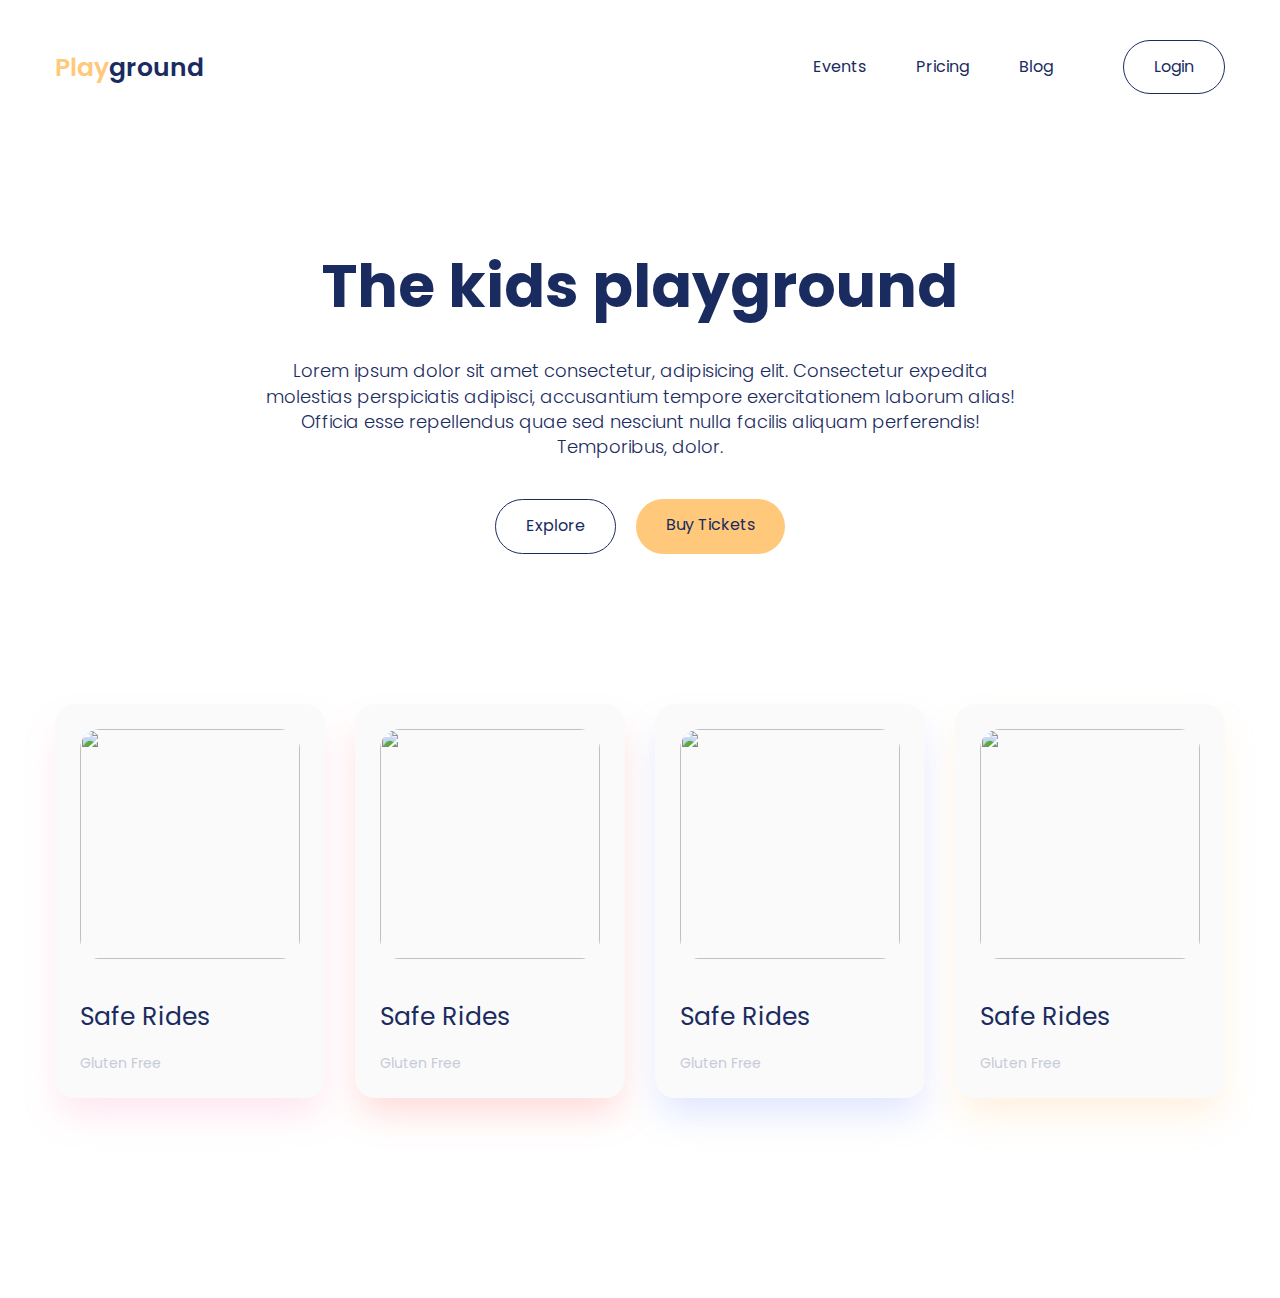
==== Bai 1/index.html @ a497d618 "change bai 1" ====
<!DOCTYPE html>
<html lang="en">
  <head>
    <meta charset="UTF-8" />
    <meta http-equiv="X-UA-Compatible" content="IE=edge" />
    <meta name="viewport" content="width=device-width, initial-scale=1.0" />
    <title>PSD to HTML</title>
    <link rel="preconnect" href="https://fonts.googleapis.com" />
    <link rel="preconnect" href="https://fonts.gstatic.com" crossorigin />
    <link
      href="https://fonts.googleapis.com/css2?family=Poppins:wght@300;400;600;700&display=swap"
      rel="stylesheet"
    />
    <!-- <link rel="stylesheet" href="https://cdn.jsdelivr.net/npm/@fortawesome/fontawesome-free@5.15.4/css/fontawesome.min.css"> -->
    <link
      rel="stylesheet"
      href="https://pro.fontawesome.com/releases/v5.10.0/css/all.css"
      integrity="sha384-AYmEC3Yw5cVb3ZcuHtOA93w35dYTsvhLPVnYs9eStHfGJvOvKxVfELGroGkvsg+p"
      crossorigin="anonymous"
    />

    <link rel="stylesheet" href="reset.css" />
    <link rel="stylesheet" href="style.css" />
  </head>
  <body>
    <div class="wrapper">
      <header class="header">
        <div class="container header__inner">
          <a href="index.html" class="logo">
            <span class="logo__text">Play</span>ground
          </a>
          <nav class="header__menu">
            <ul class="header__menu-list">
              <li class="header__menu-item">
                <a href="#" class="header__menu-link">Events</a>
              </li>
              <li class="header__menu-item">
                <a href="#" class="header__menu-link">Pricing</a>
              </li>
              <li class="header__menu-item">
                <a href="#" class="header__menu-link">Blog</a>
              </li>
              <li class="header__menu-item">
                <a
                  href="#"
                  class="
                    header__menu-link
                    btn btn--border btn--rounded
                    has-shadow
                  "
                  >Login</a
                >
              </li>
            </ul>
          </nav>
        </div>
      </header>
      <section class="banner">
        <div class="container">
          <h1 class="banner__heading">The kids playground</h1>
          <p class="banner__desc">
            Lorem ipsum dolor sit amet consectetur, adipisicing elit.
            Consectetur expedita molestias perspiciatis adipisci, accusantium
            tempore exercitationem laborum alias! Officia esse repellendus quae
            sed nesciunt nulla facilis aliquam perferendis! Temporibus, dolor.
          </p>
          <div class="banner__buttons">
            <a href="#" class="btn btn--border btn--rounded">Explore</a>
            <a href="#" class="btn btn--primary btn--rounded">Buy Tickets</a>
          </div>
        </div>
      </section>
      <section class="category">
        <div class="container">
          <ul class="category__list">
            <li class="category__item">
              <img
                src="https://cdn.dribbble.com/users/1672258/screenshots/16808063/media/afc23bacaeb6c1a6391bd388f8a58d94.png"
                alt=""
                class="category__image"
              />
              <h3 class="category__name">Safe Rides</h3>
              <a href="" class="category__details">
                Gluten Free <i class="fas fa-angle-right"></i>
              </a>
            </li>
            <li class="category__item">
              <img
                src="https://cdn.dribbble.com/users/1672258/screenshots/16808063/media/afc23bacaeb6c1a6391bd388f8a58d94.png"
                alt=""
                class="category__image"
              />
              <h3 class="category__name">Safe Rides</h3>
              <a href="" class="category__details">
                Gluten Free <i class="fas fa-angle-right"></i>
              </a>
            </li>
            <li class="category__item">
              <img
                src="https://cdn.dribbble.com/users/1672258/screenshots/16808063/media/afc23bacaeb6c1a6391bd388f8a58d94.png"
                alt=""
                class="category__image"
              />
              <h3 class="category__name">Safe Rides</h3>
              <a href="" class="category__details">
                Gluten Free <i class="fas fa-angle-right"></i>
              </a>
            </li>
            <li class="category__item">
              <img
                src="https://cdn.dribbble.com/users/1672258/screenshots/16808063/media/afc23bacaeb6c1a6391bd388f8a58d94.png"
                alt=""
                class="category__image"
              />
              <h3 class="category__name">Safe Rides </h3>
              <a href="" class="category__details">
                Gluten Free <i class="fas fa-angle-right"></i>
              </a>
            </li>
          </ul>
        </div>
      </section>
    </div>
  </body>
</html>
---- Bai 1/style.css ----
html {
  font-size: 62.5%;
}

*,
*::after,
*::before {
  box-sizing: border-box;
  -webkit-box-sizing: border-box;
}

img {
  display: block;
  max-width: 100%;
}

a {
  text-decoration: none;
}

body {
  font-family: "Poppins", sans-serif;
  color: #1a2b5f;
  line-height: 1.4;
  font-weight: 400;
  padding-bottom: 20rem;
}

.wrapper {
  max-width: 1440px;
  margin: 0 auto;
}

.container {
  max-width: 1210px;
  margin: 0 auto;
  padding-left: 2rem;
  padding-right: 2rem;
}

.header {
  padding-top: 4rem;
}
.header__inner {
  display: flex;
  align-items: center;
  justify-content: space-between;
  flex-wrap: nowrap;
  flex-direction: row;
}
.header__menu-list {
  display: flex;
  align-items: center;
  justify-content: flex-start;
  flex-wrap: nowrap;
  flex-direction: row;
}
.header__menu-item {
  margin-left: 5rem;
}
.header__menu-item:last-child {
  margin-left: 7rem;
}
.header__menu-link {
  color: #1a2b5f;
  font-size: 1.6rem;
  transition: color 0.25 slinear, border 0.25s linear;
}
.header__menu-link:hover {
  color: #ffc87a;
}
.header__login {
  display: inline-block;
  padding: 1.5rem 3rem;
  border: 1px solid currentColor;
  border-radius: 2.5rem;
}

.logo {
  font-size: 2.5rem;
  font-weight: 600;
  color: #1a2b5f;
}
.logo__text {
  color: #ffc87a;
}

.banner {
  padding-top: 15rem;
  padding-bottom: 15rem;
  max-width: 80rem;
  margin: 0 auto;
  text-align: center;
}
.banner__heading {
  font-size: 6rem;
  font-weight: 700;
  margin-bottom: 3rem;
}
.banner__desc {
  font-size: 1.8rem;
  font-weight: 300;
  margin-bottom: 4rem;
}
.banner__buttons {
  display: flex;
  justify-content: center;
  align-items: stretch;
}
.banner__buttons .btn {
  margin: 0 1rem;
}

.btn {
  cursor: pointer;
  outline: none;
  font-size: 1.6rem;
  text-align: center;
  color: #1a2b5f;
  padding: 1.5rem 3rem;
  display: inline-block;
  border: 0;
  background-color: transparent;
}
.btn--border {
  border: 1px solid currentColor;
}
.btn--rounded {
  border-radius: 4rem;
}
.btn--primary {
  background-color: #ffc87a;
}
.btn--primary.has-shadow {
  box-shadow: 0 10px 35px -5px #ffc87a;
}

.category__list {
  display: flex;
  align-items: stretch;
  justify-content: space-between;
  flex-wrap: wrap;
  flex-direction: row;
}
.category__item {
  width: calc(25% - 22.5px);
  padding: 2.5rem;
  background-color: #fafafa;
  border-radius: 20px;
  display: flex;
  align-items: stretch;
  justify-content: flex-start;
  flex-wrap: nowrap;
  flex-direction: column;
}
.category__item:first-child {
  box-shadow: 0 20px 35px -5px rgba(255, 151, 195, 0.25);
}
.category__item:nth-child(2) {
  box-shadow: 0 20px 35px -5px rgba(255, 112, 109, 0.25);
}
.category__item:nth-last-child(2) {
  box-shadow: 0 20px 35px -5px rgba(133, 152, 255, 0.25);
}
.category__item:last-child {
  box-shadow: 0 20px 35px -5px rgba(255, 200, 122, 0.25);
}
.category__image {
  border-radius: inherit;
  object-fit: cover;
  margin-bottom: 4rem;
  width: 100%;
  height: 23rem;
}
.category__name {
  font-size: 2.5rem;
  padding-bottom: 2rem;
}
.category__details {
  font-size: 1.4rem;
  color: #c6cad7;
  margin-top: auto;
}
.category__details i {
  margin-left: 1.5rem;
}

/*# sourceMappingURL=style.css.map */
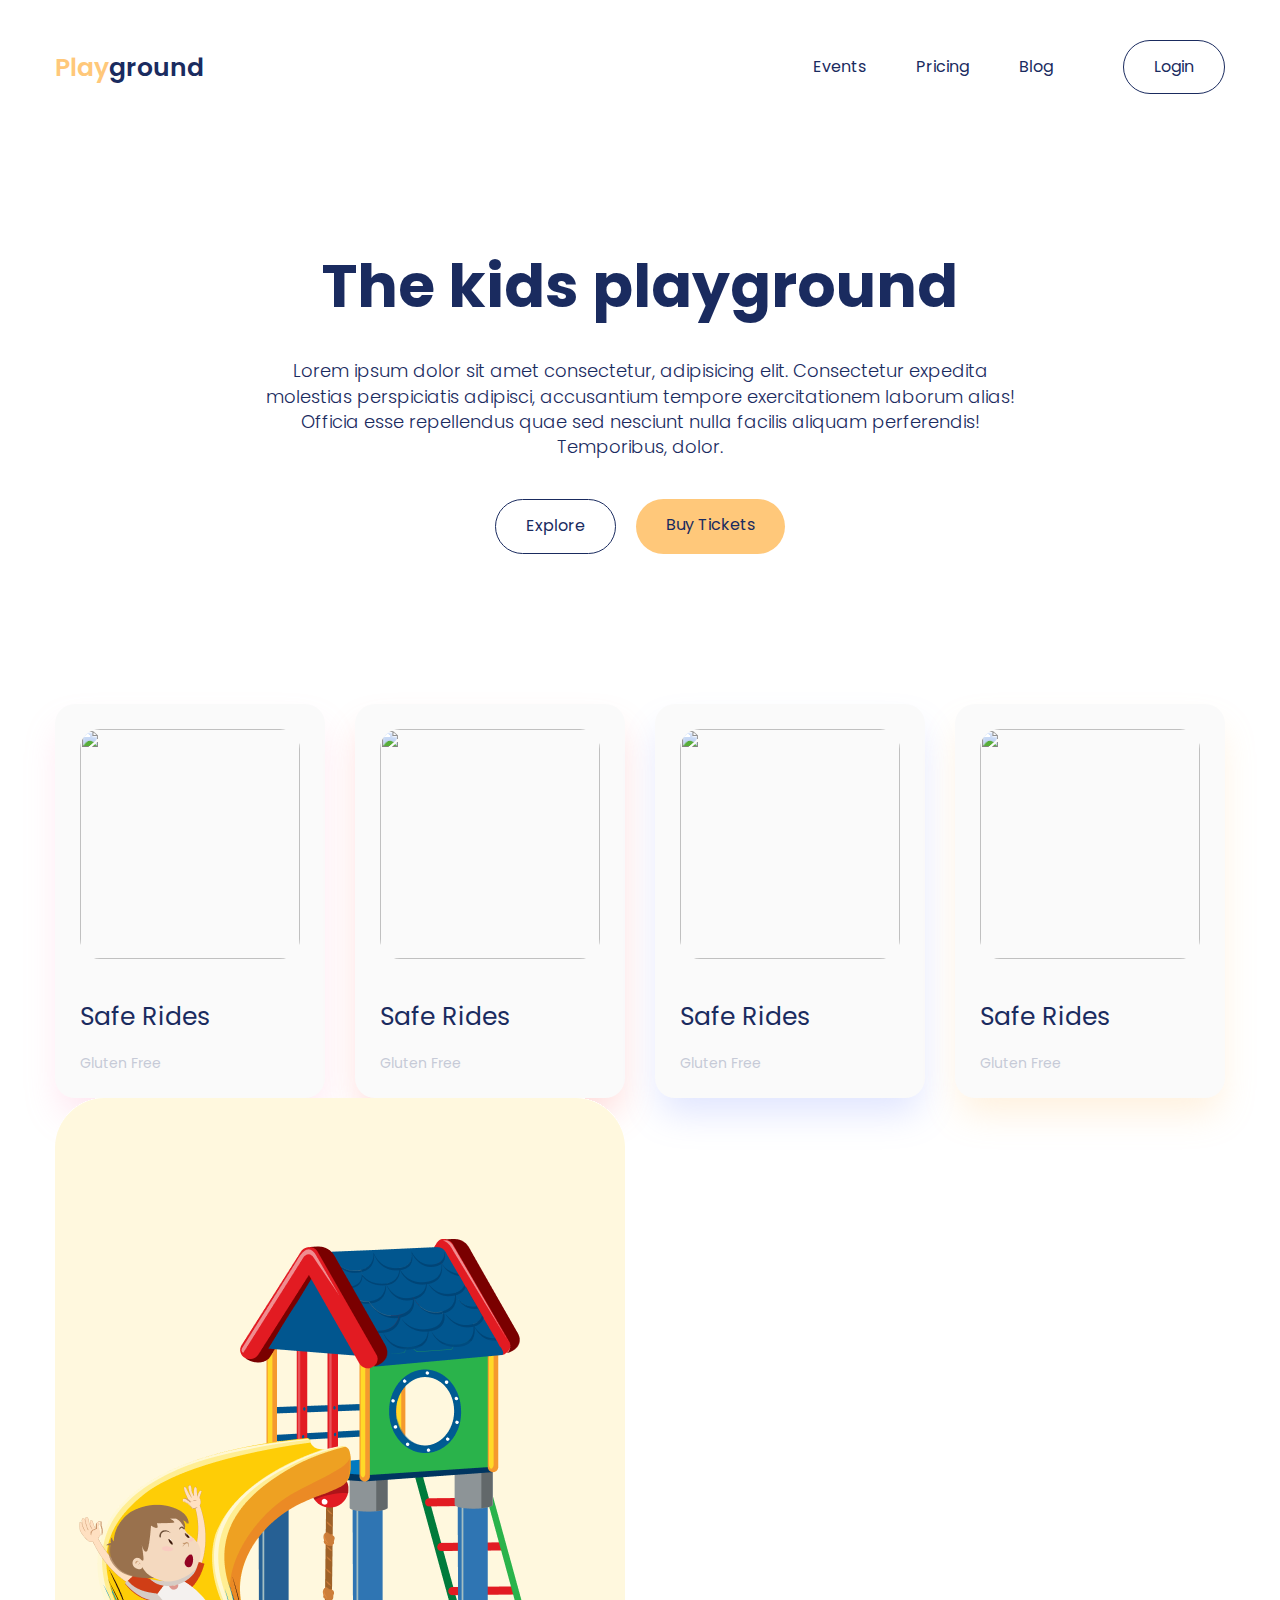
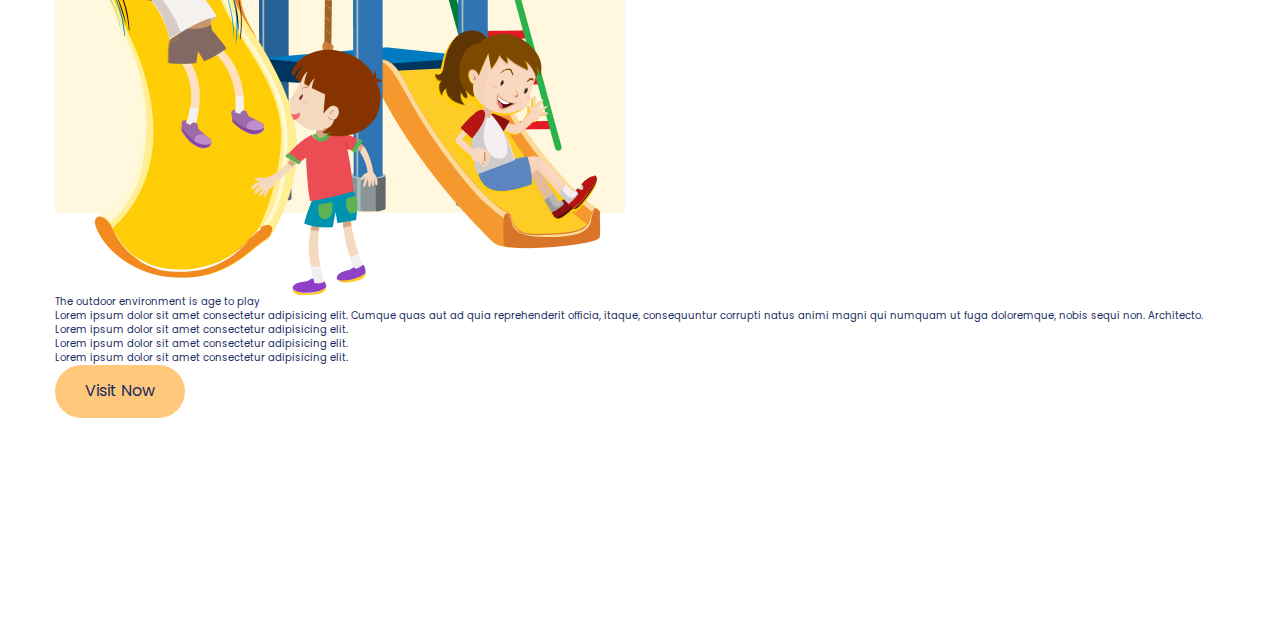
==== commit 4eefa6f7: "block feature" ====
--- a/Bai 1/index.html
+++ b/Bai 1/index.html
@@ -112,7 +112,7 @@
                 alt=""
                 class="category__image"
               />
-              <h3 class="category__name">Safe Rides </h3>
+              <h3 class="category__name">Safe Rides</h3>
               <a href="" class="category__details">
                 Gluten Free <i class="fas fa-angle-right"></i>
               </a>
@@ -120,6 +120,38 @@
           </ul>
         </div>
       </section>
+      <section class="feature">
+        <div class="container">
+          <div class="feature__item">
+            <div class="feature__image">
+              <img src="./images/img5.png" alt="" />
+            </div>
+            <div class="feature__info">
+              <h3 class="feature__title">
+                The outdoor environment is age to play
+              </h3>
+              <p class="feature__desc">
+                Lorem ipsum dolor sit amet consectetur adipisicing elit. Cumque
+                quas aut ad quia reprehenderit officia, itaque, consequuntur
+                corrupti natus animi magni qui numquam ut fuga doloremque, nobis
+                sequi non. Architecto.
+              </p>
+              <ul class="feature-intro__list">
+                <li class="feature-intro__item">
+                  Lorem ipsum dolor sit amet consectetur adipisicing elit. 
+                </li>
+                <li class="feature-intro__item">
+                  Lorem ipsum dolor sit amet consectetur adipisicing elit. 
+                </li>
+                <li class="feature-intro__item">
+                  Lorem ipsum dolor sit amet consectetur adipisicing elit.
+                </li>
+              </ul>
+              <a href="#" class="btn btn--primary btn--rounded">Visit Now</a>
+            </div>
+          </div>
+        </div>
+      </section>
     </div>
   </body>
 </html>
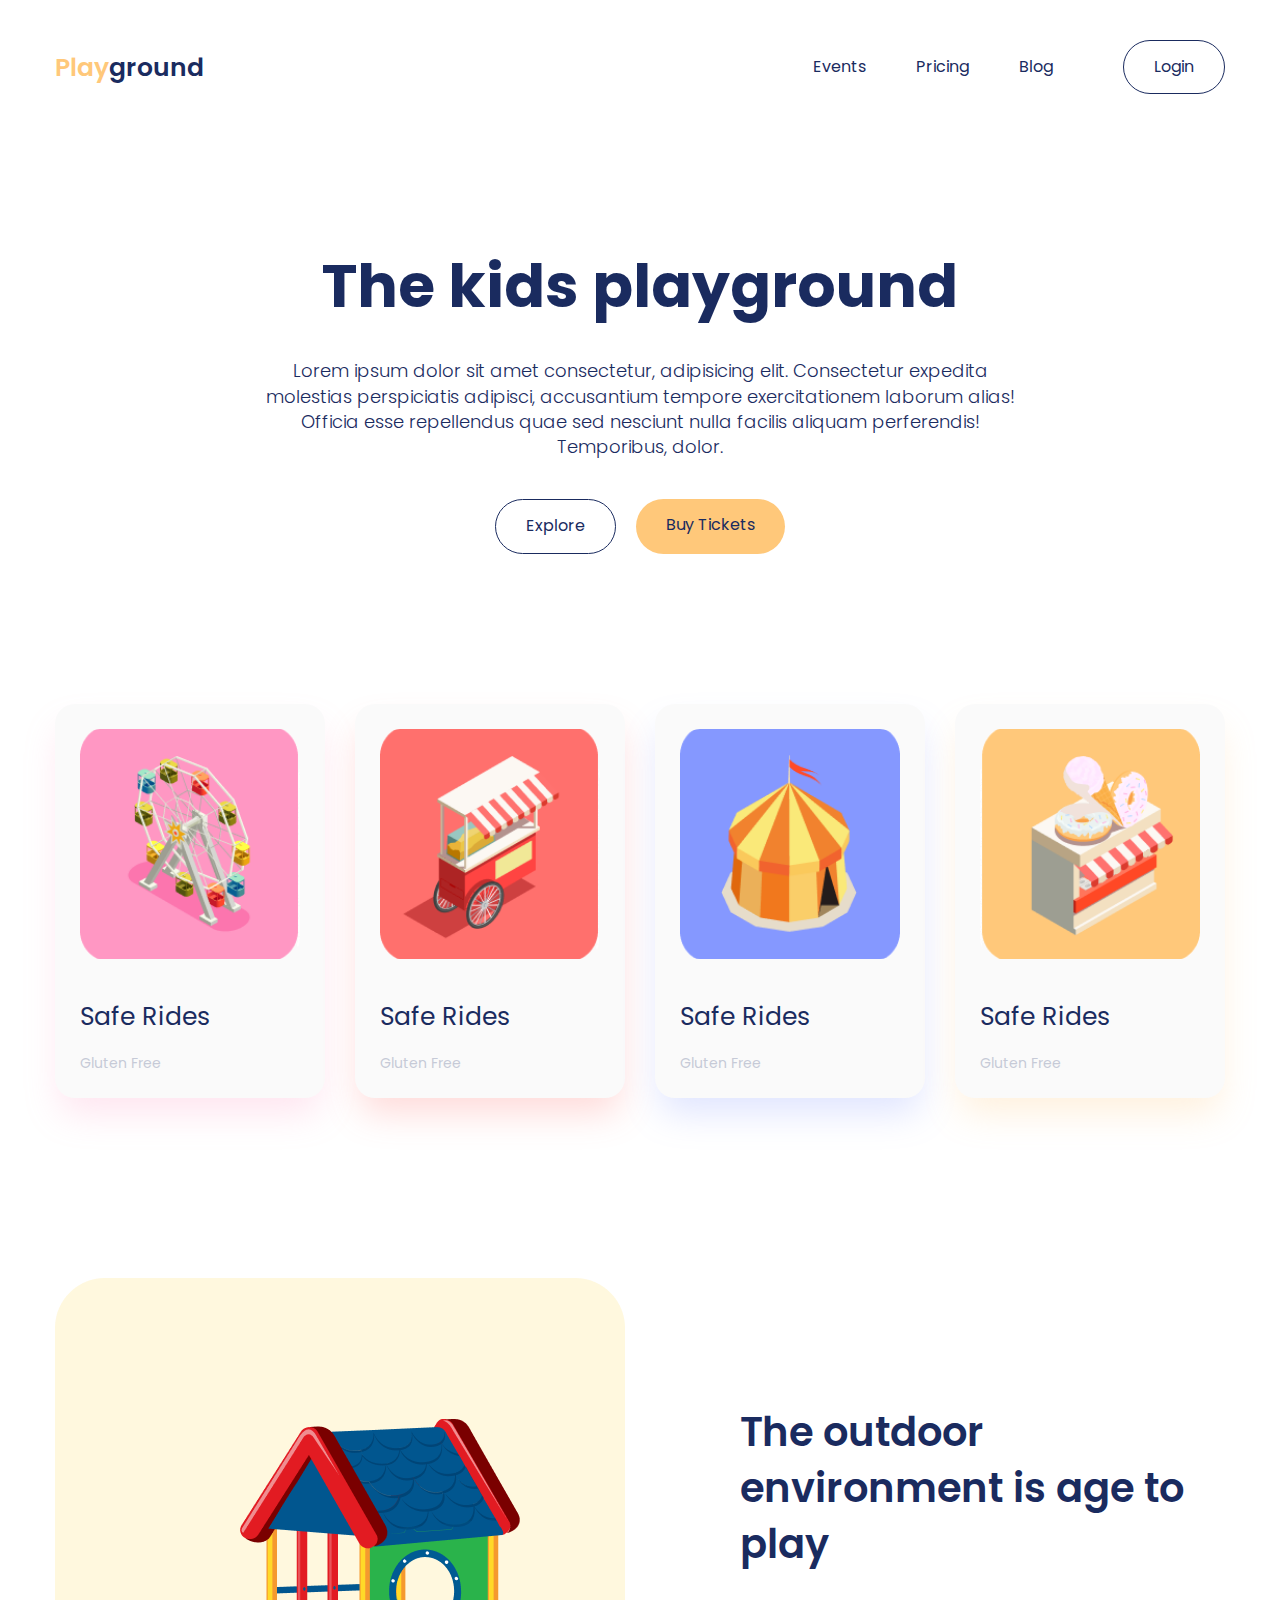
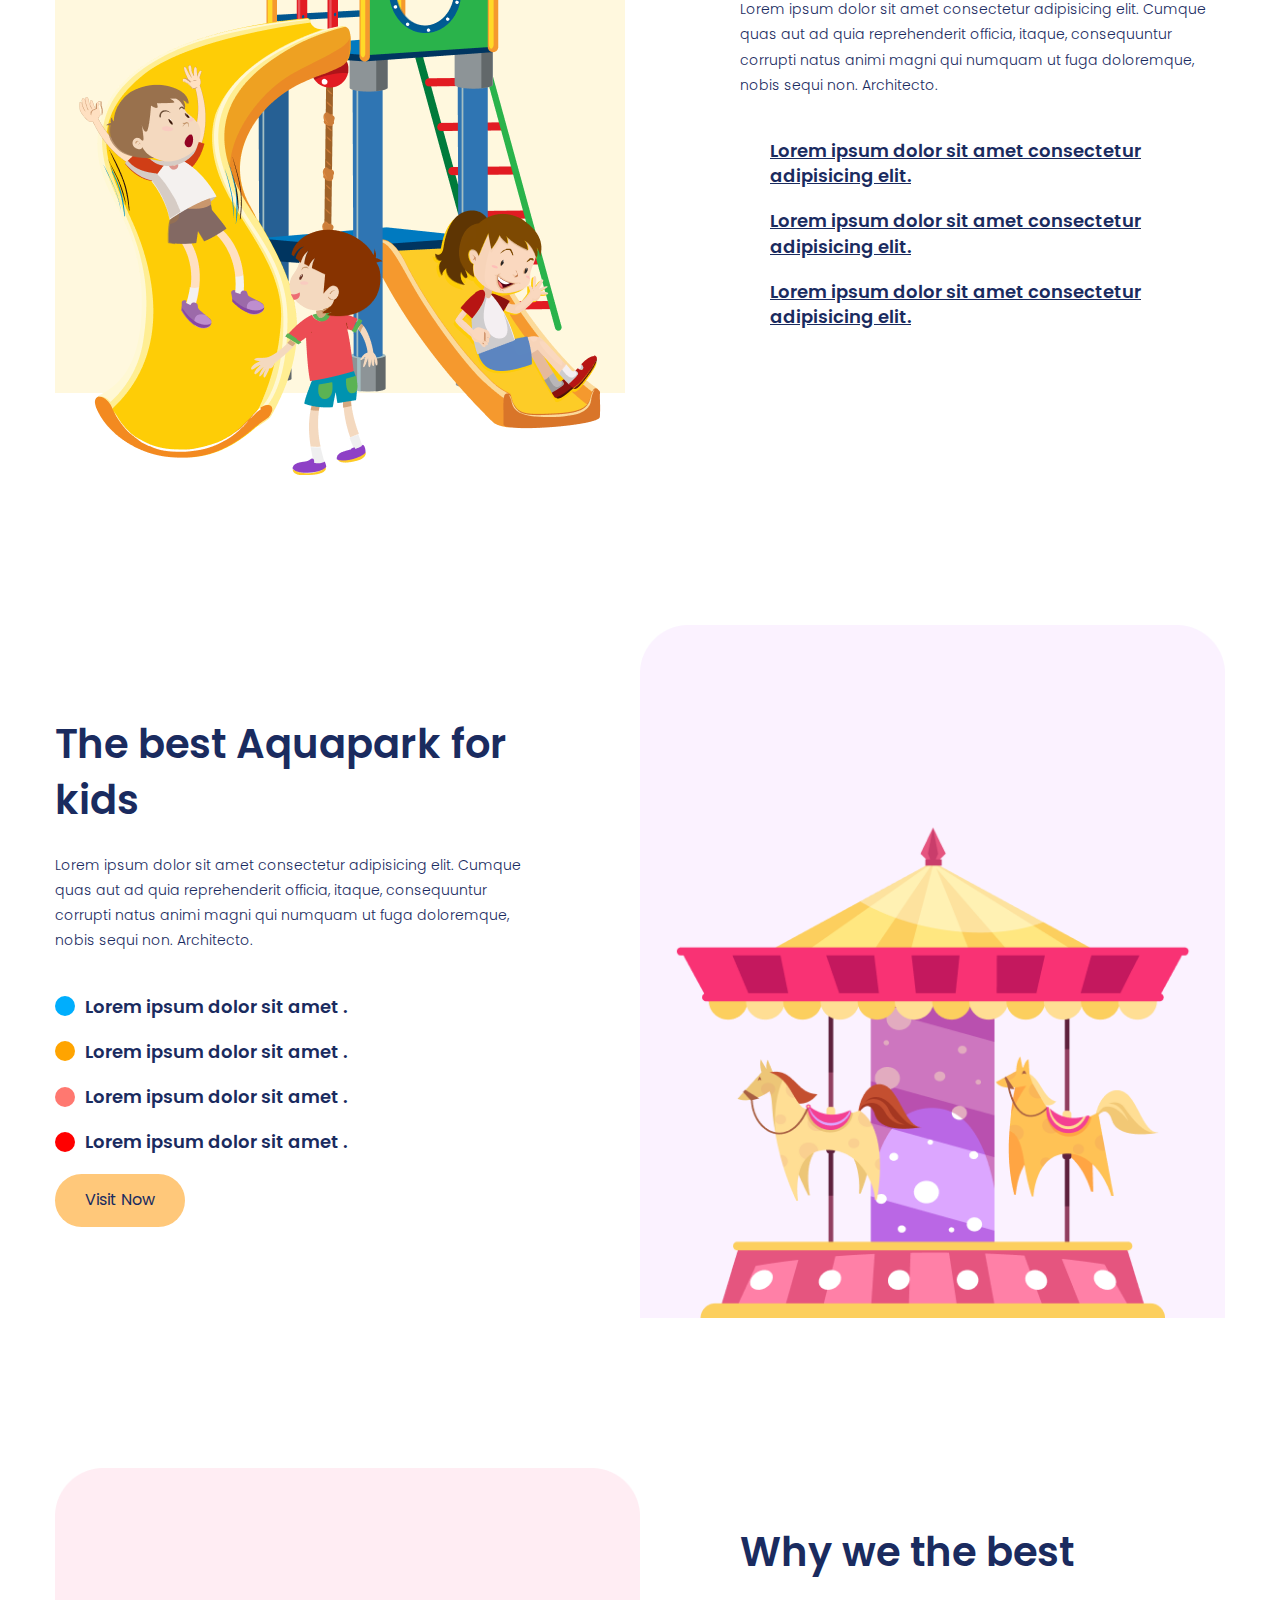
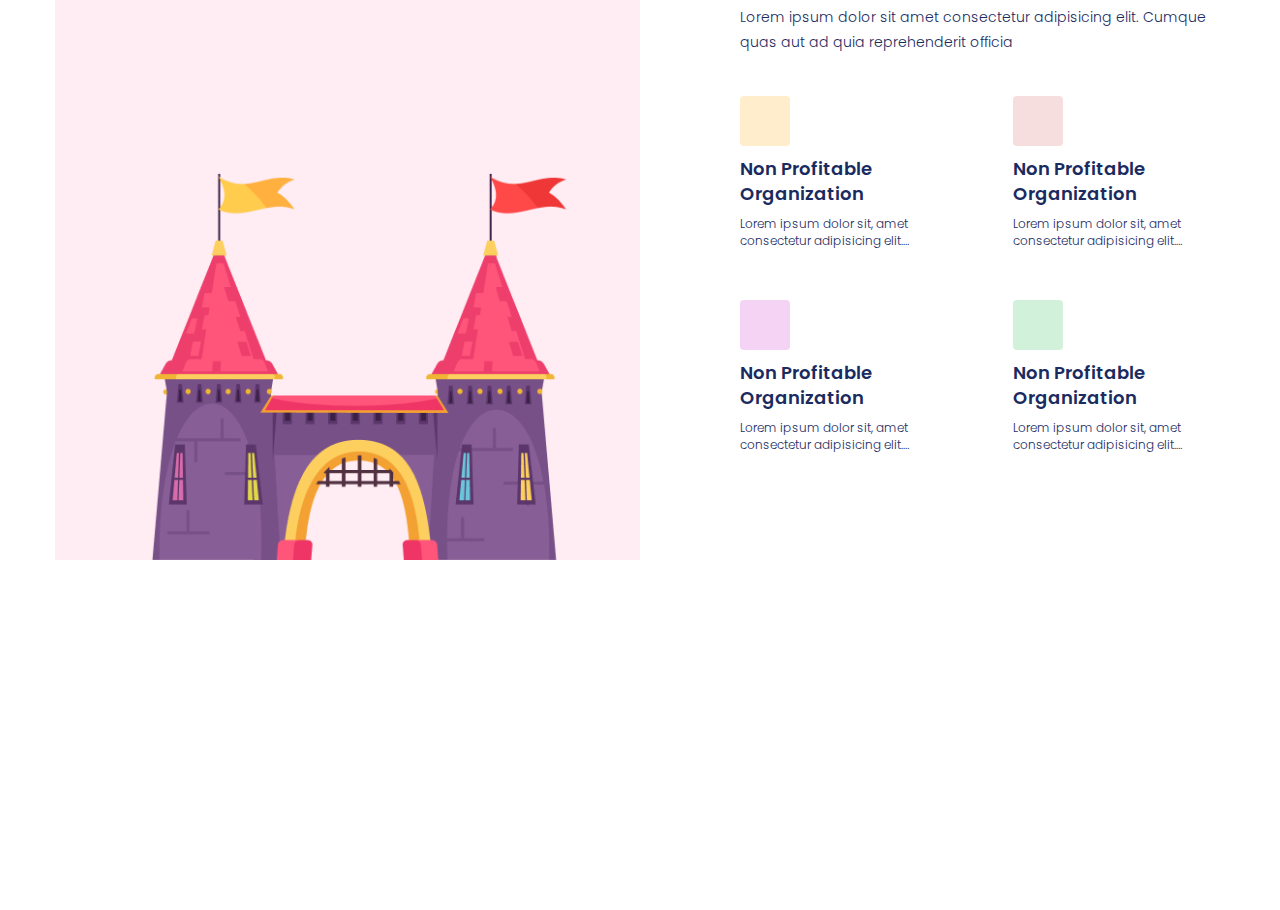
==== commit 53a10f13: "finish feature" ====
--- a/Bai 1/index.html
+++ b/Bai 1/index.html
@@ -75,40 +75,40 @@
           <ul class="category__list">
             <li class="category__item">
               <img
-                src="https://cdn.dribbble.com/users/1672258/screenshots/16808063/media/afc23bacaeb6c1a6391bd388f8a58d94.png"
-                alt=""
-                class="category__image"
-              />
-              <h3 class="category__name">Safe Rides</h3>
-              <a href="" class="category__details">
-                Gluten Free <i class="fas fa-angle-right"></i>
-              </a>
-            </li>
-            <li class="category__item">
-              <img
-                src="https://cdn.dribbble.com/users/1672258/screenshots/16808063/media/afc23bacaeb6c1a6391bd388f8a58d94.png"
-                alt=""
-                class="category__image"
-              />
-              <h3 class="category__name">Safe Rides</h3>
-              <a href="" class="category__details">
-                Gluten Free <i class="fas fa-angle-right"></i>
-              </a>
-            </li>
-            <li class="category__item">
-              <img
-                src="https://cdn.dribbble.com/users/1672258/screenshots/16808063/media/afc23bacaeb6c1a6391bd388f8a58d94.png"
-                alt=""
-                class="category__image"
-              />
-              <h3 class="category__name">Safe Rides</h3>
-              <a href="" class="category__details">
-                Gluten Free <i class="fas fa-angle-right"></i>
-              </a>
-            </li>
-            <li class="category__item">
-              <img
-                src="https://cdn.dribbble.com/users/1672258/screenshots/16808063/media/afc23bacaeb6c1a6391bd388f8a58d94.png"
+                src="./images/img1.png"
+                alt=""
+                class="category__image"
+              />
+              <h3 class="category__name">Safe Rides</h3>
+              <a href="" class="category__details">
+                Gluten Free <i class="fas fa-angle-right"></i>
+              </a>
+            </li>
+            <li class="category__item">
+              <img
+                src="./images/img2.png"
+                alt=""
+                class="category__image"
+              />
+              <h3 class="category__name">Safe Rides</h3>
+              <a href="" class="category__details">
+                Gluten Free <i class="fas fa-angle-right"></i>
+              </a>
+            </li>
+            <li class="category__item">
+              <img
+                src="./images/img3.png"
+                alt=""
+                class="category__image"
+              />
+              <h3 class="category__name">Safe Rides</h3>
+              <a href="" class="category__details">
+                Gluten Free <i class="fas fa-angle-right"></i>
+              </a>
+            </li>
+            <li class="category__item">
+              <img
+                src="./images/img4.png"
                 alt=""
                 class="category__image"
               />
@@ -138,16 +138,107 @@
               </p>
               <ul class="feature-intro__list">
                 <li class="feature-intro__item">
-                  Lorem ipsum dolor sit amet consectetur adipisicing elit. 
-                </li>
-                <li class="feature-intro__item">
-                  Lorem ipsum dolor sit amet consectetur adipisicing elit. 
+                  Lorem ipsum dolor sit amet consectetur adipisicing elit.
                 </li>
                 <li class="feature-intro__item">
                   Lorem ipsum dolor sit amet consectetur adipisicing elit.
                 </li>
+                <li class="feature-intro__item">
+                  Lorem ipsum dolor sit amet consectetur adipisicing elit.
+                </li>
+              </ul>
+            </div>
+          </div>
+          <div class="feature__item">
+            <div class="feature__image">
+              <img src="./images/img6.png" alt="" />
+            </div>
+            <div class="feature__info">
+              <h3 class="feature__title">The best Aquapark for kids</h3>
+              <p class="feature__desc">
+                Lorem ipsum dolor sit amet consectetur adipisicing elit. Cumque
+                quas aut ad quia reprehenderit officia, itaque, consequuntur
+                corrupti natus animi magni qui numquam ut fuga doloremque, nobis
+                sequi non. Architecto.
+              </p>
+              <ul class="feature-intro__list">
+                <li class="feature-intro__item feature-intro__item--circle">
+                  Lorem ipsum dolor sit amet .
+                </li>
+                <li class="feature-intro__item feature-intro__item--circle">
+                  Lorem ipsum dolor sit amet .
+                </li>
+                <li class="feature-intro__item feature-intro__item--circle">
+                  Lorem ipsum dolor sit amet .
+                </li>
+                <li class="feature-intro__item feature-intro__item--circle">
+                  Lorem ipsum dolor sit amet .
+                </li>
               </ul>
               <a href="#" class="btn btn--primary btn--rounded">Visit Now</a>
+            </div>
+          </div>
+          <div class="feature__item">
+            <div class="feature__image">
+              <img src="./images/img7.png" alt="" />
+            </div>
+            <div class="feature__info">
+              <h3 class="feature__title">Why we the best</h3>
+              <p class="feature__desc">
+                Lorem ipsum dolor sit amet consectetur adipisicing elit. Cumque
+                quas aut ad quia reprehenderit officia
+              </p>
+              <ul class="feature-best__list">
+                <li class="feature-best__item">
+                  <i class="fas fa-home feature-best__icon"></i>
+                  <h4 class="feature-best__title">
+                    Non Profitable Organization
+                  </h4>
+                  <p class="feature-best__desc text-clamp text-clamp--2">
+                    Lorem ipsum dolor sit, amet consectetur adipisicing elit.
+                    Consequatur vero totam numquam vitae ex, obcaecati natus at
+                    eveniet repellendus officiis error quibusdam, impedit
+                    aliquid amet adipisci recusandae quidem rerum tempora.
+                  </p>
+                </li>
+                <li class="feature-best__item">
+                  <i class="fas fa-home feature-best__icon feature-best__icon--red"></i>
+                  <h4 class="feature-best__title">
+                    Non Profitable Organization
+                  </h4>
+                  <p class="feature-best__desc text-clamp text-clamp--2">
+                    Lorem ipsum dolor sit, amet consectetur adipisicing elit.
+                    Consequatur vero totam numquam vitae ex, obcaecati natus at
+                    eveniet repellendus officiis error quibusdam, impedit
+                    aliquid amet adipisci recusandae quidem rerum tempora.
+                  </p>
+                </li>
+                <li class="feature-best__item">
+                  <i class="fas fa-home feature-best__icon feature-best__icon--purple"></i>
+                  <h4 class="feature-best__title">
+                    Non Profitable Organization
+                  </h4>
+                  <p class="feature-best__desc text-clamp text-clamp--2">
+                    Lorem ipsum dolor sit, amet consectetur adipisicing elit.
+                    Consequatur vero totam numquam vitae ex, obcaecati natus at
+                    eveniet repellendus officiis error quibusdam, impedit
+                    aliquid amet adipisci recusandae quidem rerum tempora.
+                  </p>
+                </li>
+                <li class="feature-best__item">
+                  <i class="fas fa-home feature-best__icon feature-best__icon--green"></i>
+                  <h4 class="feature-best__title">
+                    Non Profitable Organization
+                  </h4>
+                  <p class="feature-best__desc text-clamp text-clamp--2">
+                    Lorem ipsum dolor sit, amet consectetur adipisicing elit.
+                    Consequatur vero totam numquam vitae ex, obcaecati natus at
+                    eveniet repellendus officiis error quibusdam, impedit
+                    aliquid amet adipisci recusandae quidem rerum tempora.
+                  </p>
+                </li>
+              </ul>
+              
             </div>
           </div>
         </div>
--- a/Bai 1/style.css
+++ b/Bai 1/style.css
@@ -185,4 +185,129 @@
   margin-left: 1.5rem;
 }
 
+.feature {
+  padding-top: 18rem;
+}
+.feature__item {
+  display: flex;
+  align-items: center;
+  padding-bottom: 15rem;
+}
+.feature__item:nth-child(odd) .feature__info {
+  padding-left: 10rem;
+}
+.feature__item:nth-child(even) {
+  flex-direction: row-reverse;
+}
+.feature__item:nth-child(even) .feature__info {
+  padding-right: 10rem;
+}
+.feature__image, .feature__info {
+  width: 50%;
+}
+.feature__title {
+  font-size: 4rem;
+  font-weight: 600;
+  margin-bottom: 2.5rem;
+}
+.feature__desc {
+  font-weight: 300;
+  font-size: 1.4rem;
+  margin-bottom: 4rem;
+  line-height: 1.8;
+}
+.feature-intro__item {
+  font-weight: 600;
+  margin-bottom: 2rem;
+  text-decoration: underline;
+  font-size: 1.8rem;
+  padding-left: 3rem;
+}
+.feature-intro__item--circle {
+  text-decoration: none;
+  position: relative;
+}
+.feature-intro__item--circle:before {
+  content: "";
+  position: absolute;
+  top: 50%;
+  left: 0;
+  width: 2rem;
+  height: 2rem;
+  border-radius: 2rem;
+  background-color: #00aefd;
+  transform: translateY(-50%);
+}
+.feature-intro__item--circle:nth-child(2):before {
+  background-color: #ffa400;
+}
+.feature-intro__item--circle:nth-child(3):before {
+  background-color: #ff7870;
+}
+.feature-intro__item--circle:last-child:before {
+  background-color: #f00;
+}
+.feature-best__icon {
+  width: 5rem;
+  height: 5rem;
+  border-radius: 4px;
+  font-size: 2rem;
+  display: flex;
+  justify-content: center;
+  align-items: center;
+  margin-bottom: 1rem;
+  color: #ffa400;
+  position: relative;
+}
+.feature-best__icon--green {
+  color: #1fb84d;
+}
+.feature-best__icon--red {
+  color: #d85858;
+}
+.feature-best__icon--purple {
+  color: #ce25ce;
+}
+.feature-best__icon:after {
+  content: "";
+  width: 100%;
+  height: 100%;
+  border-radius: inherit;
+  background-color: currentColor;
+  position: absolute;
+  opacity: 0.2;
+  top: 0;
+  left: 0;
+  z-index: -1;
+}
+.feature-best__title {
+  font-size: 1.8rem;
+  margin-bottom: 1rem;
+  font-weight: 600;
+}
+.feature-best__desc {
+  font-weight: 300;
+  font-size: 1.2rem;
+}
+.feature-best__list {
+  display: flex;
+  align-items: flex-start;
+  justify-content: space-between;
+  flex-wrap: wrap;
+}
+.feature-best__item {
+  width: calc(50% - 30px);
+  margin-bottom: 5rem;
+}
+
+.text-clamp {
+  display: -webkit-box;
+  -webkit-box-orient: vertical;
+  overflow: hidden;
+  text-overflow: ellipsis;
+}
+.text-clamp--2 {
+  -webkit-line-clamp: 2;
+}
+
 /*# sourceMappingURL=style.css.map */
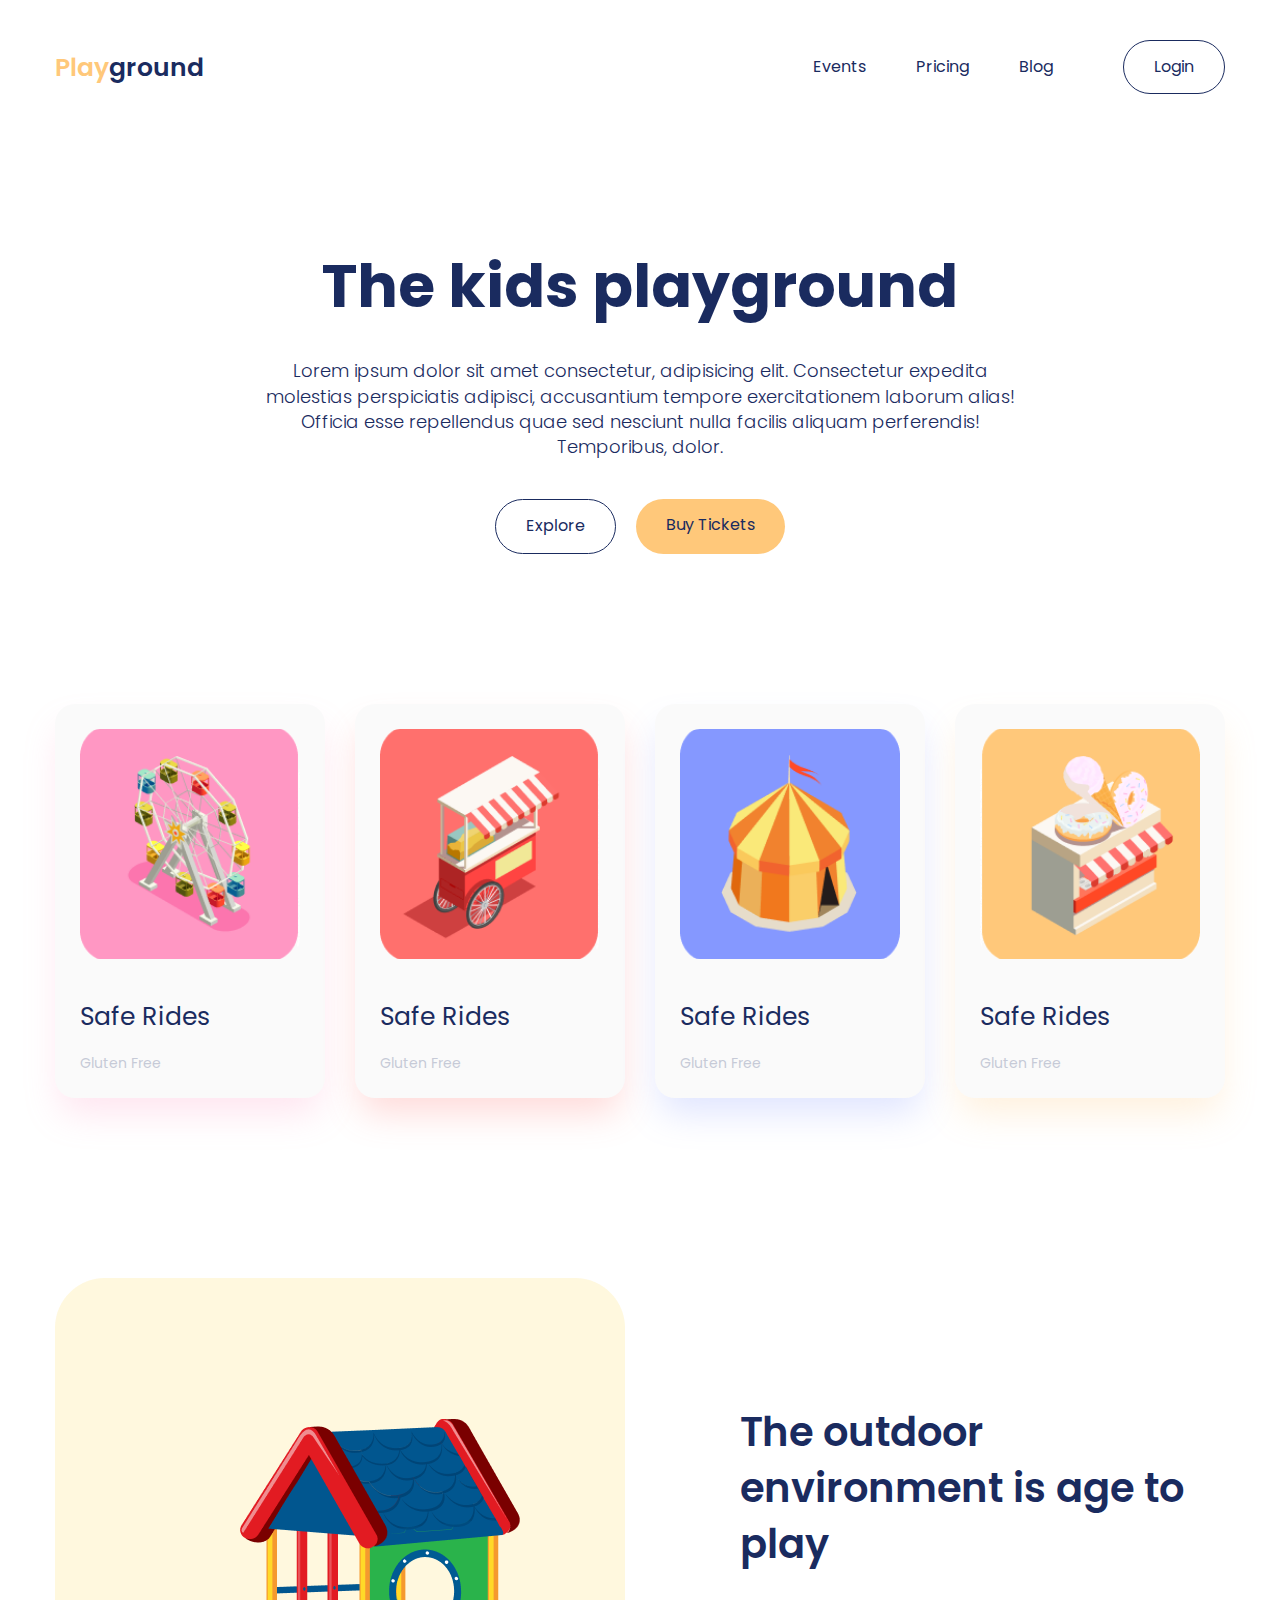
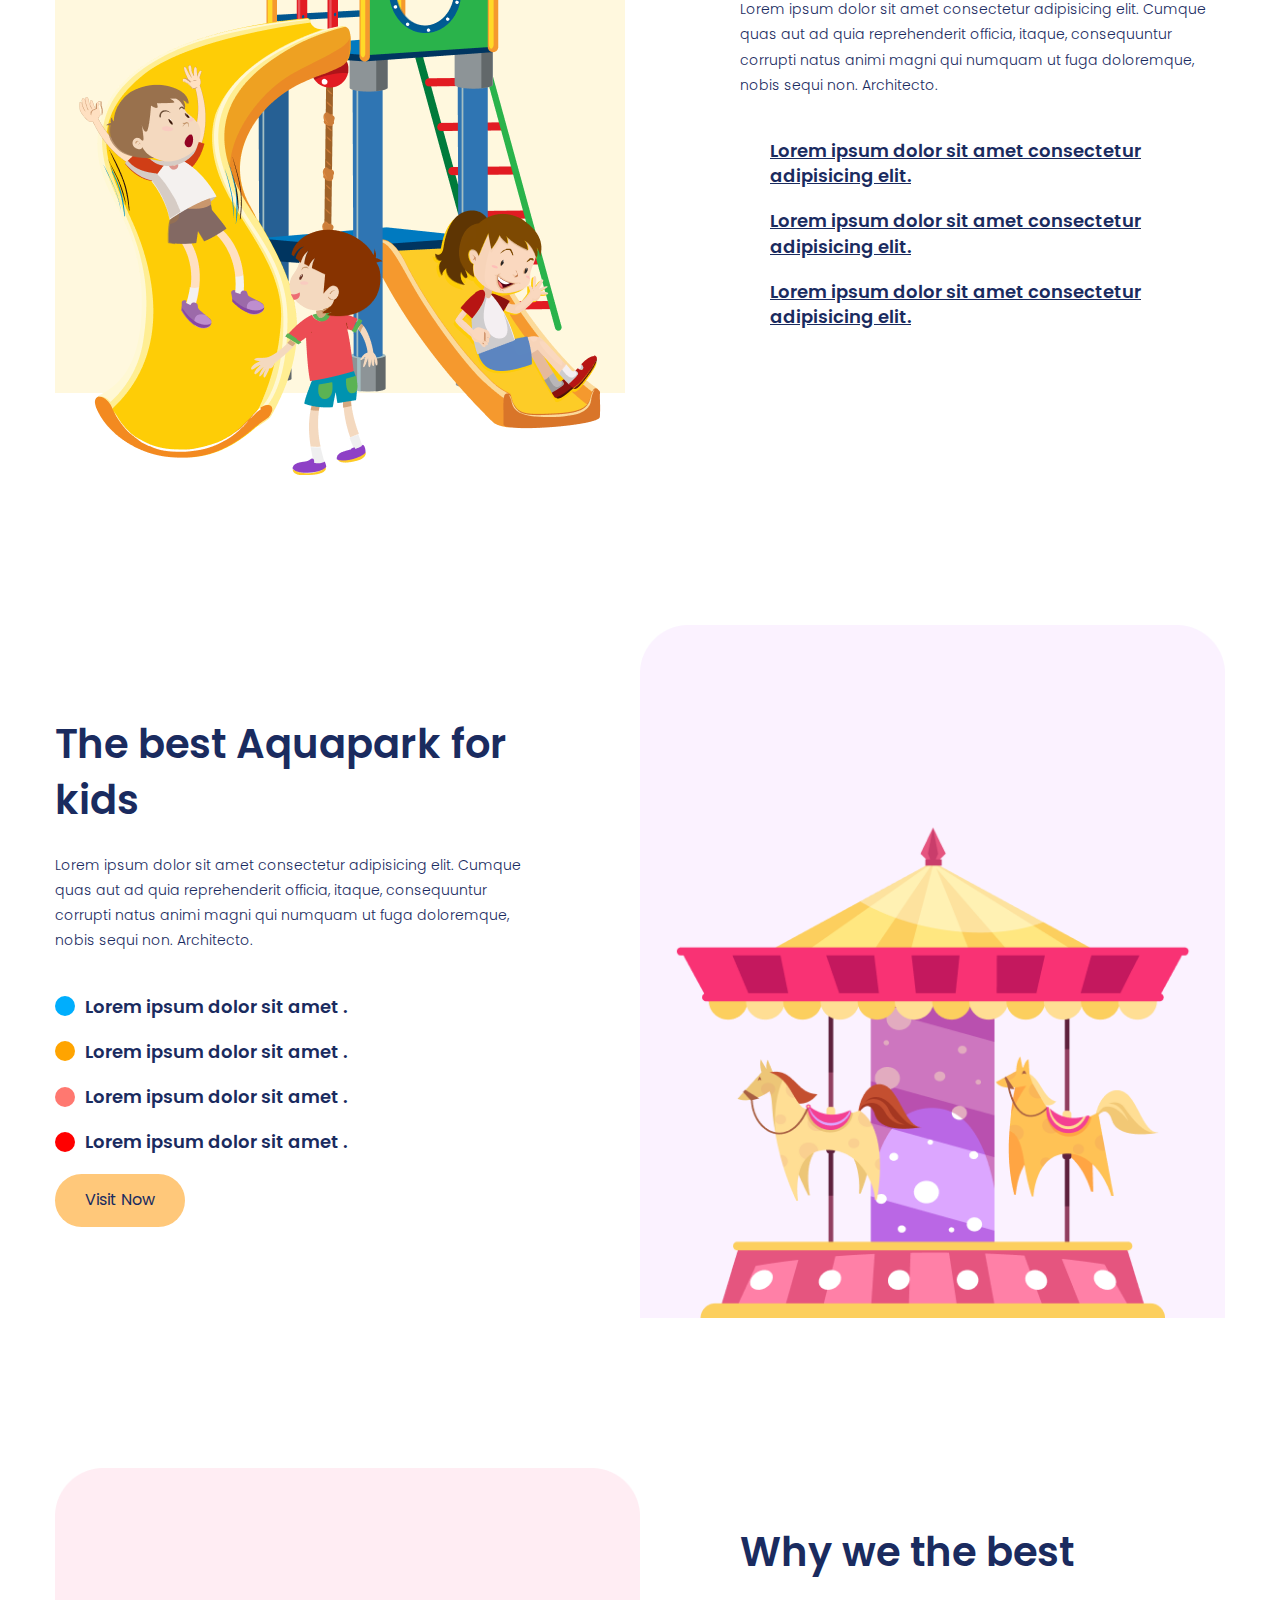
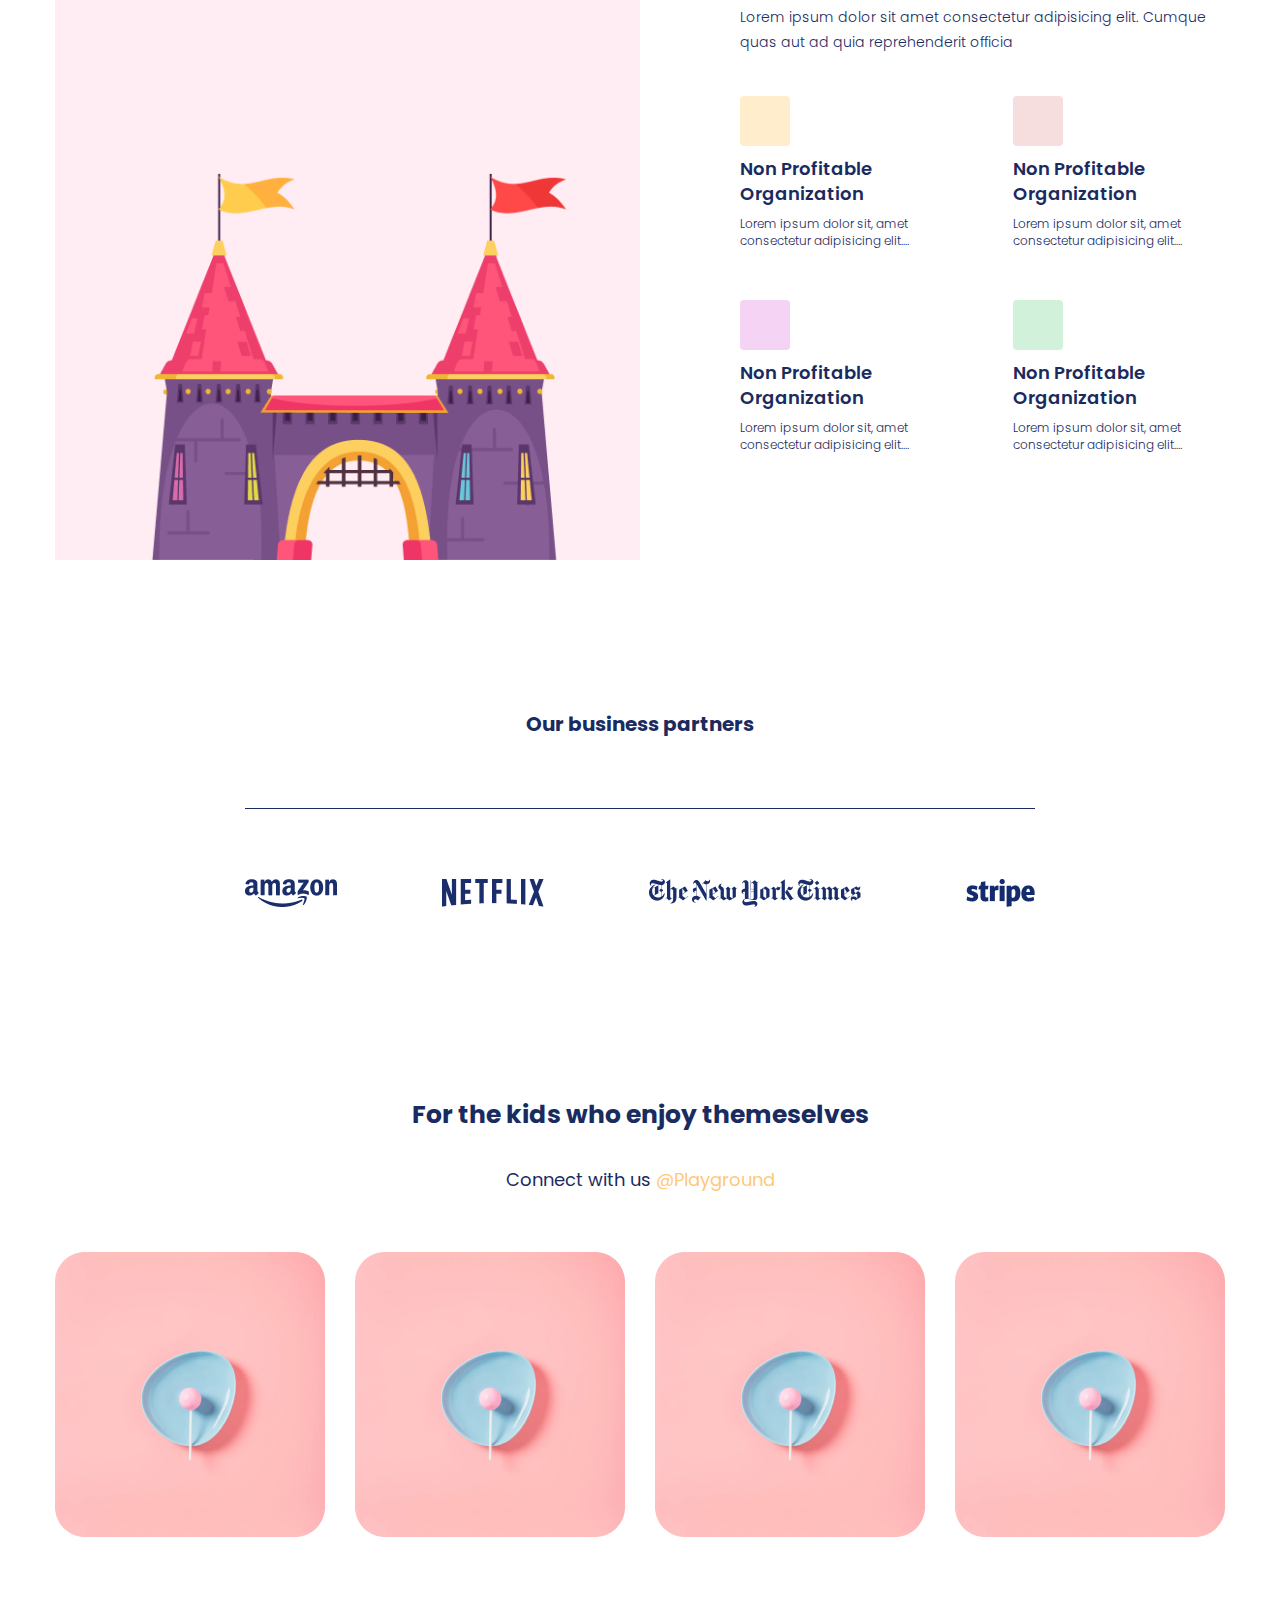
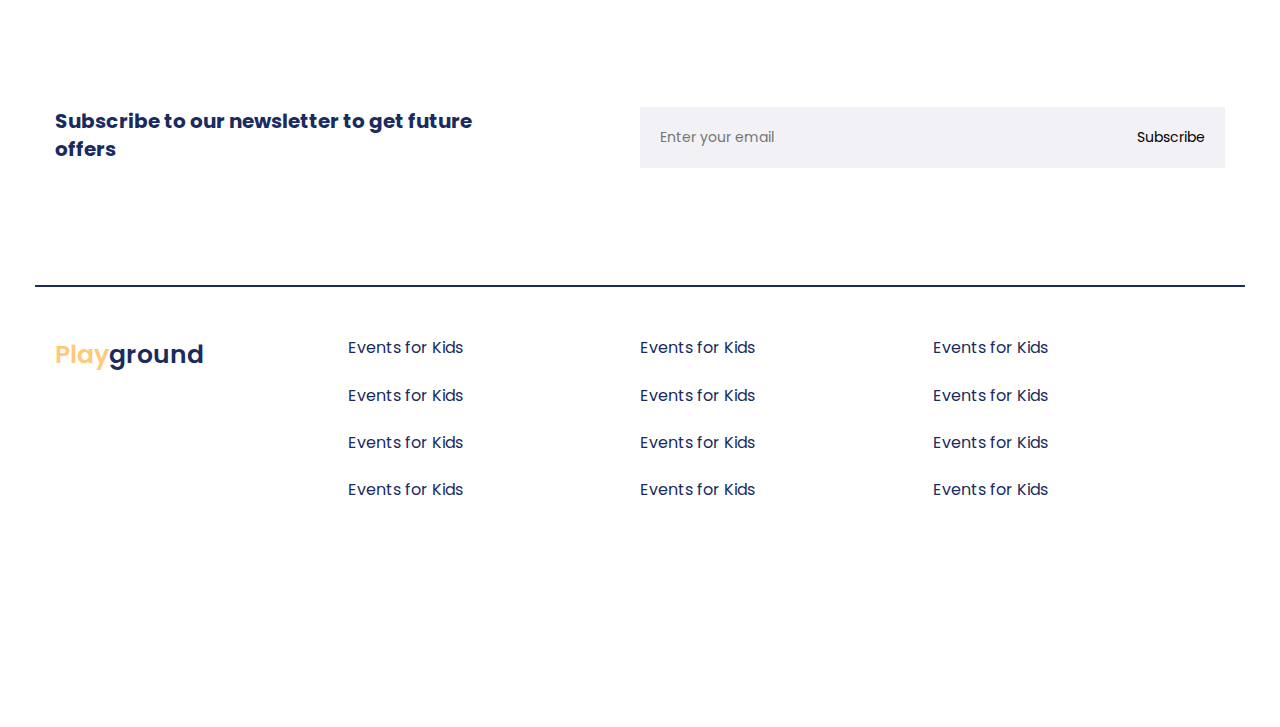
==== commit 545ae19b: "footer" ====
--- a/Bai 1/index.html
+++ b/Bai 1/index.html
@@ -243,6 +243,92 @@
           </div>
         </div>
       </section>
+      <section class="partner">
+        <div class="container partner__container">
+          <h2 class="partner__title"> Our business partners</h2>
+          <ul class="partner__list">
+            <li class="partner__item">
+              <img src="./images/logo-amazon.png " alt="amazon" class="partner__logo">
+            </li>
+            <li class="partner__item">
+              <img src="./images/logo-netflix.png " alt="amazon" class="partner__logo">
+            </li>
+            <li class="partner__item">
+              <img src="./images/logo-newyork.png " alt="amazon" class="partner__logo">
+            </li>
+            <li class="partner__item">
+              <img src="./images/logo-stripe.png " alt="amazon" class="partner__logo">
+            </li>
+          </ul>
+        </div>
+
+      </section>
+      <section class="connect">
+        <div class="container">
+          <h2 class="connect__title">For the kids who enjoy themeselves</h2>
+          <p class="connect__notice"> 
+            Connect with us <span>@Playground</span>
+          </p>
+          <ul class="connect__list">
+            <li class="connect__item">
+              <img src="./images/img9.png" alt="" class="connect__image">
+            </li>
+            <li class="connect__item">
+              <img src="./images/img9.png" alt="" class="connect__image">
+            </li>
+            <li class="connect__item">
+              <img src="./images/img9.png" alt="" class="connect__image">
+            </li>
+            <li class="connect__item">
+              <img src="./images/img9.png" alt="" class="connect__image">
+            </li>
+          </ul>
+        </div>
+      </section>
+      <section class="subscribe">
+        <div class="container subscribe__container">
+          <h2 class="subscribe__title">Subscribe to our newsletter to get future offers</h2>
+          <div class="subscribe__info">
+            <div class="subscribe__form">
+              <input type="text" class="subscribe__input" placeholder="Enter your email">
+              <button class="subscribe__button">Subscribe</button>
+            </div>
+            <div class="subscribe__social">
+              <i class="fab fa-facebook"></i>
+              <i class="fab fa-instagram"></i>
+              <i class="fab fa-twitter"></i>
+              <i class="fab fa-youtube"></i>
+            </div>
+          </div>
+        </div>
+      </section>
+      <footer class="footer">
+        <div class="container footer__container">
+          <div class="footer__item">
+            <a href="index.html" class="logo">
+              <span class="logo__text">Play</span>ground
+            </a>
+          </div>
+          <div class="footer__item">
+            <a href="#" class="footer__link">Events for Kids</a>
+            <a href="#" class="footer__link">Events for Kids</a>
+            <a href="#" class="footer__link">Events for Kids</a>
+            <a href="#" class="footer__link">Events for Kids</a>
+          </div>
+          <div class="footer__item">
+            <a href="#" class="footer__link">Events for Kids</a>
+            <a href="#" class="footer__link">Events for Kids</a>
+            <a href="#" class="footer__link">Events for Kids</a>
+            <a href="#" class="footer__link">Events for Kids</a>
+          </div>
+          <div class="footer__item">
+            <a href="#" class="footer__link">Events for Kids</a>
+            <a href="#" class="footer__link">Events for Kids</a>
+            <a href="#" class="footer__link">Events for Kids</a>
+            <a href="#" class="footer__link">Events for Kids</a>
+          </div>
+        </div>
+      </footer>
     </div>
   </body>
 </html>
--- a/Bai 1/style.css
+++ b/Bai 1/style.css
@@ -310,4 +310,168 @@
   -webkit-line-clamp: 2;
 }
 
+.partner {
+  margin-bottom: 19rem;
+}
+.partner__container {
+  max-width: 83rem;
+  text-align: center;
+}
+.partner__title {
+  font-size: 2rem;
+  font-weight: bold;
+  margin-bottom: 7rem;
+  padding-bottom: 7rem;
+  border-bottom: 1px solid currentColor;
+}
+.partner__list {
+  display: flex;
+  align-items: center;
+  justify-content: space-between;
+  flex-wrap: nowrap;
+  flex-direction: row;
+}
+
+.connect {
+  text-align: center;
+  margin-bottom: 17rem;
+}
+.connect__title {
+  font-size: 2.5rem;
+  font-weight: bold;
+  margin-bottom: 3.5rem;
+}
+.connect__notice {
+  font-size: 1.8rem;
+  font-weight: 400;
+  margin-bottom: 6rem;
+}
+.connect__notice span {
+  color: #ffc87a;
+}
+.connect__list {
+  display: flex;
+  align-items: stretch;
+  justify-content: space-between;
+  flex-wrap: nowrap;
+  flex-direction: row;
+}
+.connect__item {
+  width: calc(25% - 22.5px);
+}
+
+.subscribe {
+  margin-bottom: 5rem;
+}
+.subscribe__container {
+  display: flex;
+  align-items: flex-start;
+  justify-content: space-between;
+  flex-wrap: nowrap;
+  flex-direction: row;
+  padding-bottom: 4rem;
+  border-bottom: 2px solid;
+}
+.subscribe__title, .subscribe__info {
+  width: 50%;
+}
+.subscribe__title {
+  font-size: 2rem;
+  font-weight: bold;
+  max-width: 43rem;
+}
+.subscribe__form {
+  background-color: #f2f1f6;
+  display: flex;
+  align-items: center;
+  justify-content: space-between;
+  flex-wrap: nowrap;
+  flex-direction: row;
+  padding: 2rem;
+  margin-bottom: 3.5rem;
+}
+.subscribe__input, .subscribe__button {
+  padding: 0;
+}
+.subscribe__input {
+  border: 0;
+  outline: none;
+  font-size: 1.4rem;
+  background-color: transparent;
+  font-family: "Poppins";
+  padding-right: 1.5rem;
+  flex-grow: 1;
+}
+.subscribe__button {
+  background-color: transparent;
+  border: 0;
+  cursor: pointer;
+  font-size: 1.4rem;
+  font-family: "Poppins";
+  outline: none;
+}
+.subscribe__social i {
+  font-size: 3rem;
+  margin-left: 3rem;
+}
+
+.footer__container {
+  display: flex;
+  align-items: flex-start;
+  justify-content: space-between;
+  flex-wrap: nowrap;
+  flex-direction: row;
+}
+.footer__item {
+  width: 25%;
+}
+.footer__link {
+  display: block;
+  font-size: 1.6rem;
+  font-weight: 400;
+  margin-bottom: 2.5rem;
+  color: #1a2b5f;
+  width: fit-content;
+}
+
+@media screen and (max-width: 1023px) {
+  .banner {
+    padding-top: 5rem;
+    padding-bottom: 5rem;
+  }
+  .banner__heading {
+    font-size: 4rem;
+    margin-bottom: 2rem;
+  }
+  .banner__desc {
+    font-size: 1.6rem;
+  }
+  .banner__buttons > .btn {
+    font-size: 1.4rem;
+  }
+
+  .category__item {
+    width: calc(50% - 2.5rem);
+    margin-bottom: 2.5rem;
+  }
+}
+@media screen and (max-width: 767px) {
+  .header__menu {
+    display: none;
+  }
+
+  .category__item {
+    width: 100%;
+    margin-bottom: 2.5rem;
+  }
+}
+@media screen and (max-width: 479px) {
+  .banner__heading {
+    font-size: 3rem;
+  }
+  .banner__buttons > .btn {
+    font-size: 1.2rem;
+  }
+}
+
 /*# sourceMappingURL=style.css.map */
